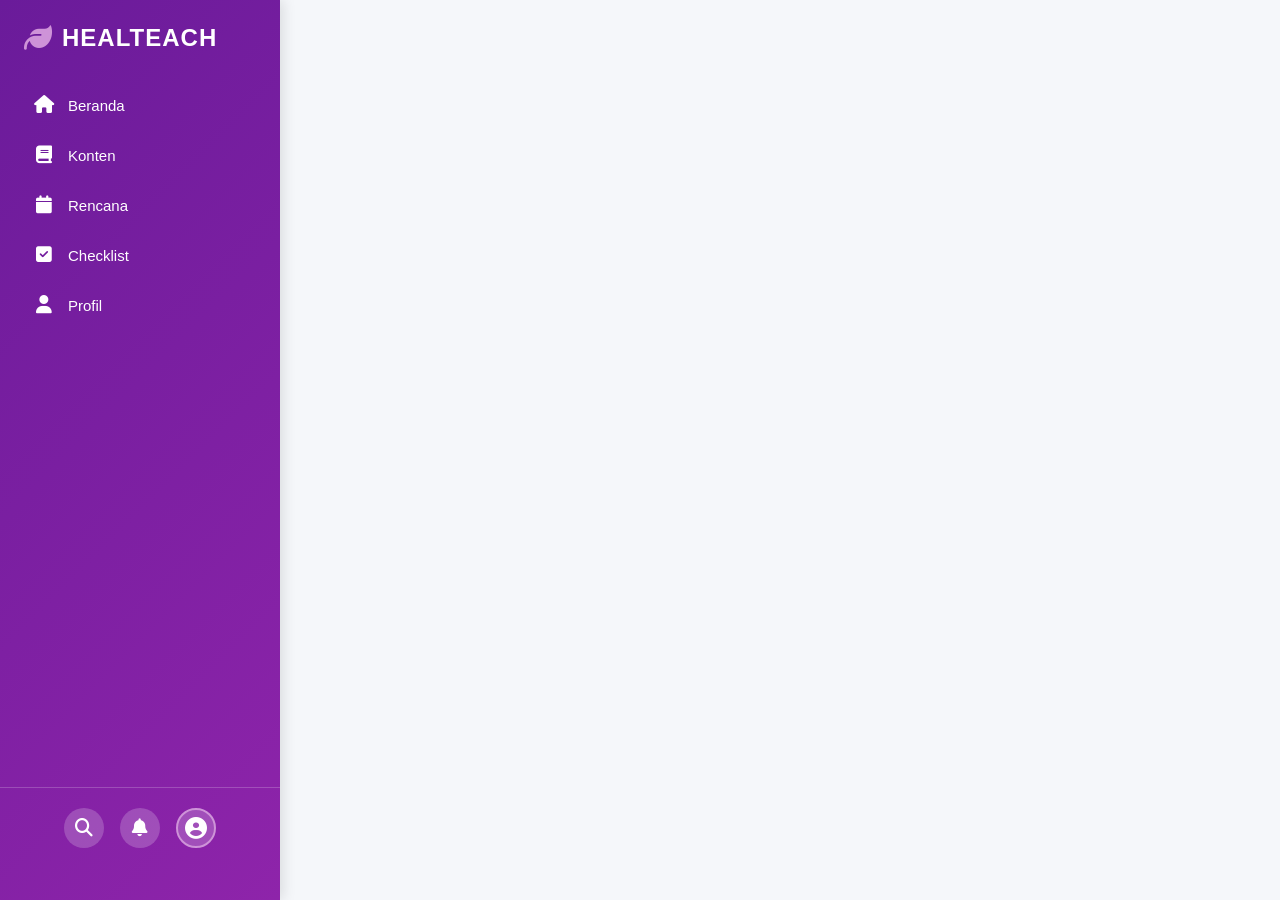
==== index.html @ b5e71d42 "update healteach website" ====
<!DOCTYPE html>
<html lang="id">
<head>
    <meta charset="UTF-8">
    <meta name="viewport" content="width=device-width, initial-scale=1.0">
    <title>HEALTEACH - Healthy Education | Sidebar Version</title>
    <link rel="stylesheet" href="https://cdnjs.cloudflare.com/ajax/libs/font-awesome/6.7.2/css/all.min.css">
    <link rel="stylesheet" href="assets/css/style.css">
</head>
<body>
    <!-- SIDEBAR VERTICAL - menggantikan navbar horizontal -->
    <aside class="sidebar">
        <div class="logo">
            <i class="fas fa-leaf"></i>
            <h1>HEALTEACH</h1>
        </div>
        
        <div class="nav-links">
            <a href="#"><i class="fas fa-home"></i> Beranda</a>
            <a href="#"><i class="fas fa-book"></i> Konten</a>
            <a href="#"><i class="fas fa-calendar"></i> Rencana</a>
            <a href="#"><i class="fas fa-check-square"></i> Checklist</a>
            <a href="#"><i class="fas fa-user"></i> Profil</a>
        </div>
        
        <div class="nav-icons">
            <button><i class="fas fa-search"></i></button>
            <button><i class="fas fa-bell"></i></button>
            <div class="avatar-placeholder">
                <i class="fas fa-user-circle"></i>
            </div>
        </div>
    </aside>

    <!-- MAIN CONTENT AREA - KOSONG, hanya sebagai area sampingan -->
    <main class="main-content"></main>
</body>
</html>
---- assets/css/style.css ----
* {
    margin: 0;
    padding: 0;
    box-sizing: border-box;
}

body {
    font-family: 'Segoe UI', Tahoma, Geneva, Verdana, sans-serif;
    background-color: #f5f7fa;
    display: flex;
    min-height: 100vh;
}

/* ========== SIDEBAR (versi side bar) ========== */
.sidebar {
    background: linear-gradient(135deg, #6a1b9a 0%, #8e24aa 100%);
    width: 280px;
    height: 100vh;
    position: fixed;
    top: 0;
    left: 0;
    display: flex;
    flex-direction: column;
    box-shadow: 4px 0 12px rgba(0, 0, 0, 0.1);
    transition: all 0.3s ease;
    z-index: 1000;
    padding: 24px 0 32px 0;
}

/* ========== LOGO (sama persis dengan style asli) ========== */
.logo {
    display: flex;
    align-items: center;
    gap: 10px;
    padding: 0 24px;
    margin-bottom: 32px;
}

.logo i {
    font-size: 28px;
    color: #ce93d8;
}

.logo h1 {
    font-size: 1.5rem;
    color: white;
    font-weight: 600;
    letter-spacing: 1px;
}

/* ========== NAV LINKS (vertical) ========== */
.nav-links {
    display: flex;
    flex-direction: column;
    gap: 8px;
    flex: 1;
    padding: 0 16px;
}

.nav-links a {
    display: flex;
    align-items: center;
    gap: 12px;
    text-decoration: none;
    color: white;
    font-size: 15px;
    font-weight: 500;
    padding: 12px 16px;
    border-radius: 30px;
    transition: all 0.3s ease;
}

.nav-links a i {
    font-size: 18px;
    width: 24px;
    text-align: center;
}

.nav-links a:hover {
    background: rgba(255, 255, 255, 0.2);
    transform: translateX(4px);
}

.nav-links a:active {
    transform: scale(0.98);
}

/* ========== NAV ICONS (di sidebar bagian bawah) ========== */
.nav-icons {
    display: flex;
    align-items: center;
    justify-content: center;
    gap: 16px;
    padding: 20px 24px;
    margin-top: auto;
    border-top: 1px solid rgba(255, 255, 255, 0.2);
}

.nav-icons button {
    background: rgba(255, 255, 255, 0.2);
    border: none;
    width: 40px;
    height: 40px;
    border-radius: 50%;
    cursor: pointer;
    transition: all 0.3s ease;
    display: flex;
    align-items: center;
    justify-content: center;
}

.nav-icons button i {
    font-size: 18px;
    color: white;
}

.nav-icons button:hover {
    background: rgba(255, 255, 255, 0.3);
    transform: scale(1.05);
}

/* Avatar placeholder - menggantikan img yang tidak ada */
.avatar-placeholder {
    width: 40px;
    height: 40px;
    border-radius: 50%;
    background: rgba(255, 255, 255, 0.2);
    display: flex;
    align-items: center;
    justify-content: center;
    cursor: pointer;
    transition: all 0.3s ease;
    border: 2px solid #ce93d8;
}

.avatar-placeholder i {
    font-size: 22px;
    color: white;
}

.avatar-placeholder:hover {
    transform: scale(1.05);
    background: rgba(255, 255, 255, 0.3);
    border-color: #e1bee7;
}

/* ========== MAIN CONTENT AREA (kosong) ========== */
.main-content {
    margin-left: 280px;
    flex: 1;
    min-height: 100vh;
    background-color: #f5f7fa;
}

/* ========== RESPONSIVE ========== */
@media (max-width: 768px) {
    .sidebar {
        width: 240px;
    }
    
    .main-content {
        margin-left: 240px;
    }
    
    .logo h1 {
        font-size: 1.2rem;
    }
    
    .logo i {
        font-size: 22px;
    }
    
    .nav-links a {
        padding: 10px 14px;
        font-size: 13px;
    }
    
    .nav-links a i {
        font-size: 16px;
    }
}

@media (max-width: 576px) {
    .sidebar {
        width: 70px;
        padding: 20px 0 20px 0;
    }
    
    .logo {
        justify-content: center;
        padding: 0;
    }
    
    .logo h1 {
        display: none;
    }
    
    .logo i {
        font-size: 28px;
        margin: 0 auto;
    }
    
    .nav-links {
        padding: 0 12px;
    }
    
    .nav-links a span {
        display: none;
    }
    
    .nav-links a {
        justify-content: center;
        padding: 12px;
    }
    
    .nav-links a i {
        font-size: 20px;
        margin: 0;
    }
    
    .nav-icons button {
        width: 35px;
        height: 35px;
    }
    
    .nav-icons {
        gap: 12px;
        padding: 16px 12px;
    }
    
    .avatar-placeholder {
        width: 35px;
        height: 35px;
    }
    
    .avatar-placeholder i {
        font-size: 18px;
    }
    
    .main-content {
        margin-left: 70px;
    }
}
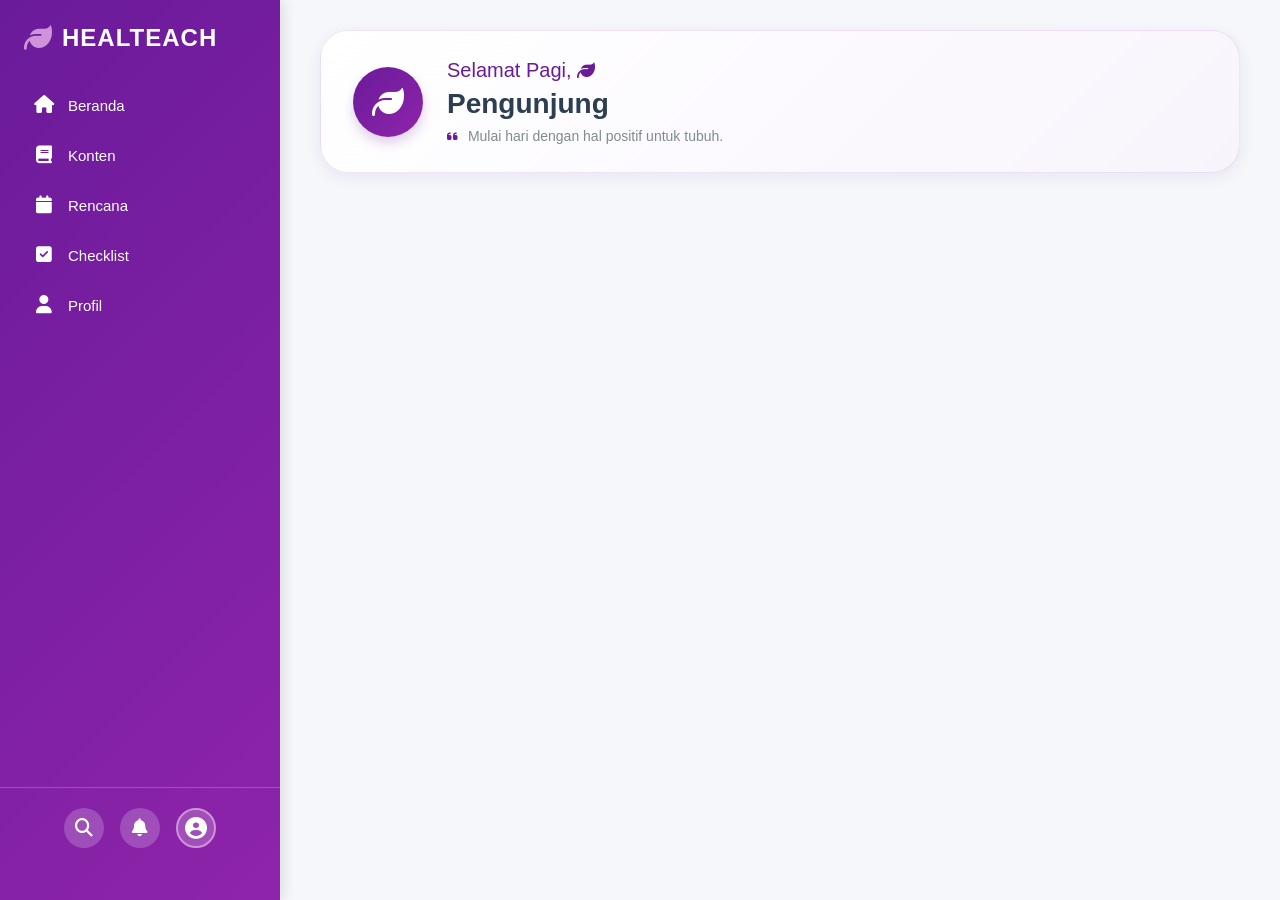
==== commit ba89b616: "rename folder ke docs" ====
--- a/index.html
+++ b/index.html
@@ -2,13 +2,22 @@
 <html lang="id">
 <head>
     <meta charset="UTF-8">
-    <meta name="viewport" content="width=device-width, initial-scale=1.0">
+    <meta name="viewport" content="width=device-width, initial-scale=1.0, viewport-fit=cover">
     <title>HEALTEACH - Healthy Education | Sidebar Version</title>
     <link rel="stylesheet" href="https://cdnjs.cloudflare.com/ajax/libs/font-awesome/6.7.2/css/all.min.css">
     <link rel="stylesheet" href="assets/css/style.css">
 </head>
 <body>
-    <!-- SIDEBAR VERTICAL - menggantikan navbar horizontal -->
+    <!-- MOBILE HEADER - hanya muncul di versi mobile (≤768px) -->
+    <div class="mobile-header">
+        <button class="mobile-search-btn"><i class="fas fa-search"></i></button>
+        <button class="mobile-bell-btn"><i class="fas fa-bell"></i></button>
+        <div class="avatar-placeholder mobile-avatar" id="mobileAvatarBtn">
+            <i class="fas fa-user-circle"></i>
+        </div>
+    </div>
+
+    <!-- SIDEBAR VERTICAL - di desktop jadi sidebar, di mobile jadi bottom navigation -->
     <aside class="sidebar">
         <div class="logo">
             <i class="fas fa-leaf"></i>
@@ -16,23 +25,38 @@
         </div>
         
         <div class="nav-links">
-            <a href="#"><i class="fas fa-home"></i> Beranda</a>
-            <a href="#"><i class="fas fa-book"></i> Konten</a>
-            <a href="#"><i class="fas fa-calendar"></i> Rencana</a>
-            <a href="#"><i class="fas fa-check-square"></i> Checklist</a>
-            <a href="#"><i class="fas fa-user"></i> Profil</a>
+            <a href="#"><i class="fas fa-home"></i><span>Beranda</span></a>
+            <a href="#"><i class="fas fa-book"></i><span>Konten</span></a>
+            <a href="#"><i class="fas fa-calendar"></i><span>Rencana</span></a>
+            <a href="#"><i class="fas fa-check-square"></i><span>Checklist</span></a>
+            <a href="#"><i class="fas fa-user"></i><span>Profil</span></a>
         </div>
         
         <div class="nav-icons">
-            <button><i class="fas fa-search"></i></button>
-            <button><i class="fas fa-bell"></i></button>
-            <div class="avatar-placeholder">
+            <button class="search-btn"><i class="fas fa-search"></i></button>
+            <button class="bell-btn"><i class="fas fa-bell"></i></button>
+            <div class="avatar-placeholder" id="avatarBtn">
                 <i class="fas fa-user-circle"></i>
             </div>
         </div>
     </aside>
 
-    <!-- MAIN CONTENT AREA - KOSONG, hanya sebagai area sampingan -->
-    <main class="main-content"></main>
+    <!-- MAIN CONTENT AREA - dengan GREETING CARD baru -->
+    <main class="main-content">
+        <div class="welcome-section">
+            <div class="greeting-card">
+                <div class="greeting-icon">
+                    <i class="fas fa-leaf"></i>
+                </div>
+                <div class="greeting-text">
+                    <h2 id="greeting-message">Selamat Pagi,</h2>
+                    <h1 id="user-name">User</h1>
+                    <p id="motivation-quote">Tetap semangat untuk hidup sehat hari ini!</p>
+                </div>
+            </div>
+        </div>
+    </main>
+
+    <script src="assets/js/script.js"></script>
 </body>
 </html>
--- a/assets/css/style.css
+++ b/assets/css/style.css
@@ -11,7 +11,7 @@
     min-height: 100vh;
 }
 
-/* ========== SIDEBAR (versi side bar) ========== */
+/* ========== SIDEBAR (versi desktop) ========== */
 .sidebar {
     background: linear-gradient(135deg, #6a1b9a 0%, #8e24aa 100%);
     width: 280px;
@@ -27,7 +27,7 @@
     padding: 24px 0 32px 0;
 }
 
-/* ========== LOGO (sama persis dengan style asli) ========== */
+/* ========== LOGO ========== */
 .logo {
     display: flex;
     align-items: center;
@@ -48,7 +48,7 @@
     letter-spacing: 1px;
 }
 
-/* ========== NAV LINKS (vertical) ========== */
+/* ========== NAV LINKS (vertical di desktop) ========== */
 .nav-links {
     display: flex;
     flex-direction: column;
@@ -76,6 +76,10 @@
     text-align: center;
 }
 
+.nav-links a span {
+    display: inline-block;
+}
+
 .nav-links a:hover {
     background: rgba(255, 255, 255, 0.2);
     transform: translateX(4px);
@@ -85,7 +89,7 @@
     transform: scale(0.98);
 }
 
-/* ========== NAV ICONS (di sidebar bagian bawah) ========== */
+/* ========== NAV ICONS (di sidebar bagian bawah desktop) ========== */
 .nav-icons {
     display: flex;
     align-items: center;
@@ -119,7 +123,7 @@
     transform: scale(1.05);
 }
 
-/* Avatar placeholder - menggantikan img yang tidak ada */
+/* Avatar placeholder */
 .avatar-placeholder {
     width: 40px;
     height: 40px;
@@ -144,100 +148,375 @@
     border-color: #e1bee7;
 }
 
-/* ========== MAIN CONTENT AREA (kosong) ========== */
+/* ========== MAIN CONTENT AREA dengan GREETING CARD ========== */
 .main-content {
     margin-left: 280px;
     flex: 1;
     min-height: 100vh;
-    background-color: #f5f7fa;
-}
-
-/* ========== RESPONSIVE ========== */
+    background: #f5f7fa;
+    padding: 30px 40px;
+}
+
+.welcome-section {
+    max-width: 100%;
+}
+
+/* GREETING CARD - style baru */
+.greeting-card {
+    background: linear-gradient(135deg, #ffffff 0%, #f8f4fc 100%);
+    border-radius: 28px;
+    padding: 28px 32px;
+    display: flex;
+    align-items: center;
+    gap: 24px;
+    box-shadow: 0 4px 15px rgba(106, 27, 154, 0.08);
+    border: 1px solid rgba(106, 27, 154, 0.1);
+    transition: all 0.3s ease;
+}
+
+.greeting-card:hover {
+    box-shadow: 0 8px 25px rgba(106, 27, 154, 0.12);
+    transform: translateY(-2px);
+}
+
+.greeting-icon {
+    width: 70px;
+    height: 70px;
+    background: linear-gradient(135deg, #6a1b9a 0%, #8e24aa 100%);
+    border-radius: 50%;
+    display: flex;
+    align-items: center;
+    justify-content: center;
+    box-shadow: 0 6px 12px rgba(106, 27, 154, 0.2);
+}
+
+.greeting-icon i {
+    font-size: 32px;
+    color: white;
+}
+
+.greeting-text {
+    flex: 1;
+}
+
+.greeting-text h2 {
+    font-size: 20px;
+    font-weight: 500;
+    color: #6a1b9a;
+    margin-bottom: 6px;
+}
+
+.greeting-text h1 {
+    font-size: 28px;
+    font-weight: 700;
+    color: #2c3e50;
+    margin-bottom: 8px;
+}
+
+.greeting-text p {
+    font-size: 14px;
+    color: #7f8c8d;
+    margin: 0;
+}
+
+/* ========== ANIMASI HALUS ========== */
+@keyframes fadeInUp {
+    from {
+        opacity: 0;
+        transform: translateY(20px);
+    }
+    to {
+        opacity: 1;
+        transform: translateY(0);
+    }
+}
+
+.greeting-card {
+    animation: fadeInUp 0.4s ease-out;
+}
+
+/* ============================================ */
+/* ========== MOBILE HEADER (hanya di HP) ========== */
+/* ============================================ */
+.mobile-header {
+    display: none;
+}
+
+/* ============================================ */
+/* ========== RESPONSIVE MOBILE ========== */
+/* ============================================ */
 @media (max-width: 768px) {
+    body {
+        flex-direction: column;
+    }
+    
+    /* TAMPILKAN MOBILE HEADER */
+    .mobile-header {
+        display: flex;
+        align-items: center;
+        justify-content: flex-end;
+        gap: 12px;
+        padding: 12px 16px;
+        background: white;
+        position: fixed;
+        top: 0;
+        left: 0;
+        right: 0;
+        z-index: 999;
+        box-shadow: 0 2px 8px rgba(0, 0, 0, 0.05);
+        border-bottom: 1px solid #e8eef5;
+    }
+    
+    .mobile-header button {
+        background: #f0f0f0;
+        border: none;
+        width: 38px;
+        height: 38px;
+        border-radius: 50%;
+        cursor: pointer;
+        transition: all 0.3s ease;
+        display: flex;
+        align-items: center;
+        justify-content: center;
+    }
+    
+    .mobile-header button i {
+        font-size: 16px;
+        color: #6a1b9a;
+    }
+    
+    .mobile-header button:hover {
+        background: #e0e0e0;
+        transform: scale(1.05);
+    }
+    
+    .mobile-header .avatar-placeholder {
+        width: 38px;
+        height: 38px;
+        background: #f0f0f0;
+        border: 1px solid #ce93d8;
+    }
+    
+    .mobile-header .avatar-placeholder i {
+        font-size: 20px;
+        color: #6a1b9a;
+    }
+    
+    /* SIDEBAR berubah jadi BOTTOM NAVIGATION */
     .sidebar {
-        width: 240px;
-    }
-    
+        width: 100%;
+        height: auto;
+        position: fixed;
+        bottom: 0;
+        top: auto;
+        left: 0;
+        right: 0;
+        flex-direction: row;
+        justify-content: space-between;
+        align-items: center;
+        padding: 8px 16px;
+        background: linear-gradient(135deg, #6a1b9a 0%, #8e24aa 100%);
+        z-index: 1000;
+        box-shadow: 0 -2px 10px rgba(0, 0, 0, 0.1);
+    }
+    
+    /* Logo disembunyikan di mobile */
+    .logo {
+        display: none;
+    }
+    
+    /* NAV LINKS - horizontal di bottom, rapi */
+    .nav-links {
+        display: flex;
+        flex-direction: row;
+        justify-content: space-evenly;
+        align-items: center;
+        gap: 8px;
+        flex: 1;
+        padding: 0;
+        margin: 0;
+    }
+    
+    .nav-links a {
+        display: flex;
+        flex-direction: column;
+        align-items: center;
+        justify-content: center;
+        gap: 4px;
+        padding: 6px 12px;
+        border-radius: 30px;
+        font-size: 10px;
+        font-weight: 500;
+        min-width: 60px;
+    }
+    
+    .nav-links a i {
+        font-size: 18px;
+        width: auto;
+        margin: 0;
+    }
+    
+    .nav-links a span {
+        display: inline-block;
+        font-size: 10px;
+    }
+    
+    .nav-links a:hover {
+        transform: translateY(-2px);
+        background: rgba(255, 255, 255, 0.15);
+    }
+    
+    /* SEMBUNYIKAN nav-icons yang ada di sidebar (pindah ke mobile header) */
+    .nav-icons {
+        display: none;
+    }
+    
+    /* Main content - sesuaikan padding untuk fixed header & bottom nav */
     .main-content {
-        margin-left: 240px;
-    }
-    
-    .logo h1 {
-        font-size: 1.2rem;
-    }
-    
-    .logo i {
+        margin-left: 0;
+        padding: 70px 16px 70px 16px;
+        min-height: 100vh;
+    }
+    
+    /* GREETING CARD responsive mobile */
+    .greeting-card {
+        padding: 20px 24px;
+        gap: 16px;
+    }
+    
+    .greeting-icon {
+        width: 55px;
+        height: 55px;
+    }
+    
+    .greeting-icon i {
+        font-size: 26px;
+    }
+    
+    .greeting-text h2 {
+        font-size: 16px;
+    }
+    
+    .greeting-text h1 {
         font-size: 22px;
     }
     
+    .greeting-text p {
+        font-size: 12px;
+    }
+}
+
+/* ============================================ */
+/* ========== MOBILE KECIL (max-width: 480px) ========== */
+/* ============================================ */
+@media (max-width: 480px) {
+    .mobile-header {
+        padding: 10px 12px;
+        gap: 10px;
+    }
+    
+    .mobile-header button {
+        width: 34px;
+        height: 34px;
+    }
+    
+    .mobile-header button i {
+        font-size: 14px;
+    }
+    
+    .mobile-header .avatar-placeholder {
+        width: 34px;
+        height: 34px;
+    }
+    
+    .mobile-header .avatar-placeholder i {
+        font-size: 18px;
+    }
+    
+    .sidebar {
+        padding: 6px 12px;
+    }
+    
+    .nav-links {
+        gap: 4px;
+    }
+    
     .nav-links a {
-        padding: 10px 14px;
-        font-size: 13px;
+        padding: 5px 8px;
+        min-width: 50px;
     }
     
     .nav-links a i {
         font-size: 16px;
     }
-}
-
-@media (max-width: 576px) {
+    
+    .nav-links a span {
+        font-size: 9px;
+    }
+    
+    .main-content {
+        padding: 65px 12px 65px 12px;
+    }
+    
+    .greeting-card {
+        padding: 16px 18px;
+        gap: 12px;
+    }
+    
+    .greeting-icon {
+        width: 45px;
+        height: 45px;
+    }
+    
+    .greeting-icon i {
+        font-size: 22px;
+    }
+    
+    .greeting-text h2 {
+        font-size: 14px;
+    }
+    
+    .greeting-text h1 {
+        font-size: 18px;
+    }
+    
+    .greeting-text p {
+        font-size: 11px;
+    }
+}
+
+/* ============================================ */
+/* ========== TABLET (769px - 1024px) ========== */
+/* ============================================ */
+@media (min-width: 769px) and (max-width: 1024px) {
     .sidebar {
-        width: 70px;
-        padding: 20px 0 20px 0;
-    }
-    
-    .logo {
-        justify-content: center;
-        padding: 0;
-    }
-    
-    .logo h1 {
-        display: none;
-    }
-    
-    .logo i {
+        width: 250px;
+    }
+    
+    .main-content {
+        margin-left: 250px;
+        padding: 25px 30px;
+    }
+    
+    .greeting-card {
+        padding: 24px 28px;
+        gap: 20px;
+    }
+    
+    .greeting-icon {
+        width: 60px;
+        height: 60px;
+    }
+    
+    .greeting-icon i {
         font-size: 28px;
-        margin: 0 auto;
-    }
-    
-    .nav-links {
-        padding: 0 12px;
-    }
-    
-    .nav-links a span {
-        display: none;
-    }
-    
-    .nav-links a {
-        justify-content: center;
-        padding: 12px;
-    }
-    
-    .nav-links a i {
-        font-size: 20px;
-        margin: 0;
-    }
-    
-    .nav-icons button {
-        width: 35px;
-        height: 35px;
-    }
-    
-    .nav-icons {
-        gap: 12px;
-        padding: 16px 12px;
-    }
-    
-    .avatar-placeholder {
-        width: 35px;
-        height: 35px;
-    }
-    
-    .avatar-placeholder i {
+    }
+    
+    .greeting-text h2 {
         font-size: 18px;
     }
     
-    .main-content {
-        margin-left: 70px;
+    .greeting-text h1 {
+        font-size: 24px;
     }
 }
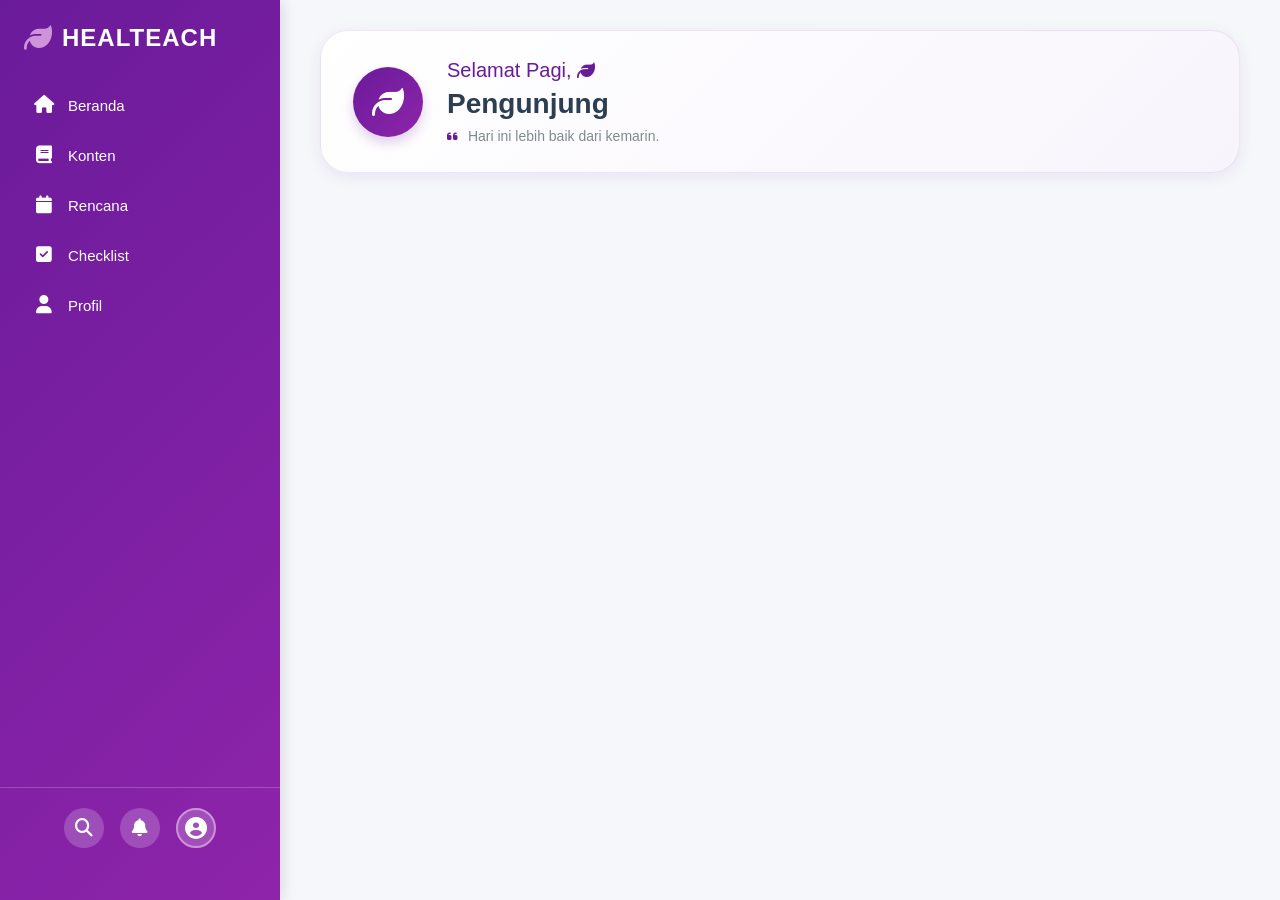
==== commit deb5c9c9: "update healteach website" ====
--- a/index.html
+++ b/index.html
@@ -29,7 +29,7 @@
             <a href="#"><i class="fas fa-book"></i><span>Konten</span></a>
             <a href="#"><i class="fas fa-calendar"></i><span>Rencana</span></a>
             <a href="#"><i class="fas fa-check-square"></i><span>Checklist</span></a>
-            <a href="#"><i class="fas fa-user"></i><span>Profil</span></a>
+            <a href="profile/index.html"><i class="fas fa-user"></i><span>Profil</span></a>
         </div>
         
         <div class="nav-icons">
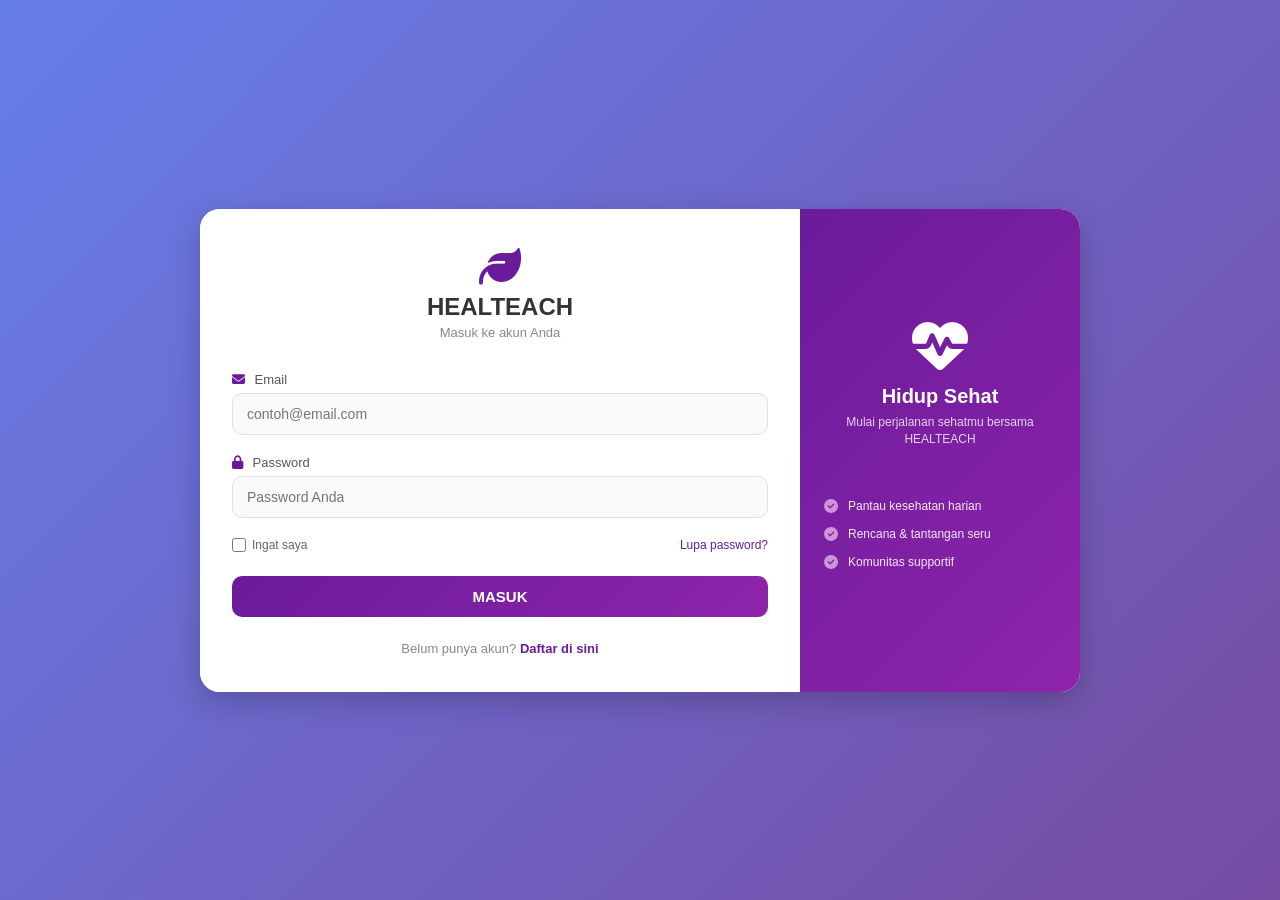
==== commit 2b64489b: "update healteach website" ====
--- a/index.html
+++ b/index.html
@@ -6,6 +6,20 @@
     <title>HEALTEACH - Healthy Education | Sidebar Version</title>
     <link rel="stylesheet" href="https://cdnjs.cloudflare.com/ajax/libs/font-awesome/6.7.2/css/all.min.css">
     <link rel="stylesheet" href="assets/css/style.css">
+    
+    <!-- CEK LOGIN - Redirect ke login jika belum login -->
+    <script>
+        // Cek apakah user sudah login
+        function checkLoginAndRedirect() {
+            const currentUser = localStorage.getItem('currentUser');
+            if (!currentUser) {
+                // Jika belum login, redirect ke halaman login
+                window.location.href = 'login.html';
+            }
+        }
+        // Jalankan pengecekan segera
+        checkLoginAndRedirect();
+    </script>
 </head>
 <body>
     <!-- MOBILE HEADER - hanya muncul di versi mobile (≤768px) -->
@@ -25,7 +39,7 @@
         </div>
         
         <div class="nav-links">
-            <a href="#"><i class="fas fa-home"></i><span>Beranda</span></a>
+            <a href="index.html"><i class="fas fa-home"></i><span>Beranda</span></a>
             <a href="#"><i class="fas fa-book"></i><span>Konten</span></a>
             <a href="#"><i class="fas fa-calendar"></i><span>Rencana</span></a>
             <a href="#"><i class="fas fa-check-square"></i><span>Checklist</span></a>
